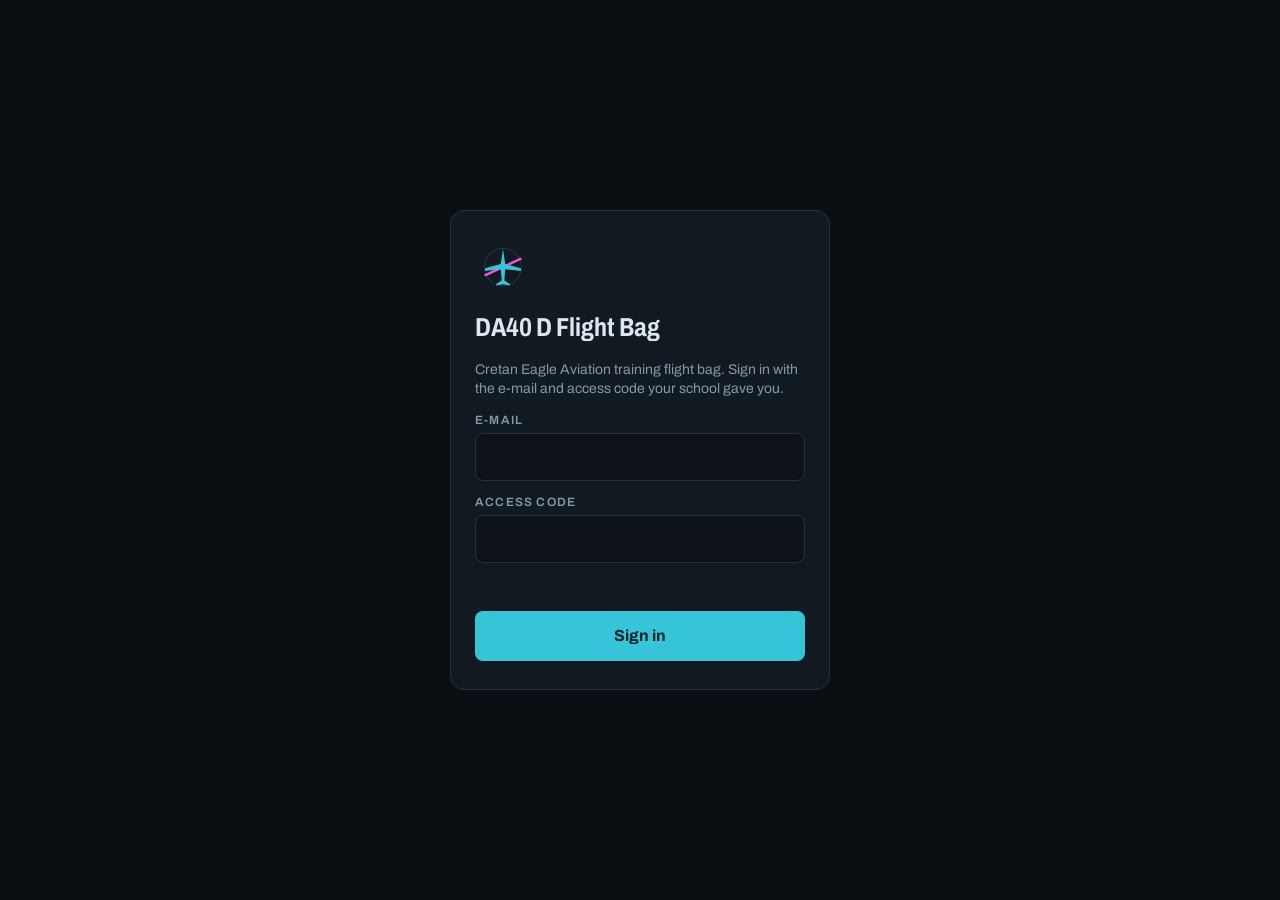
==== login.html @ 2b9eb479 "School server: sign-in and pilot accounts, NOTAM and HNMS chart briefing documents in the pack Co-Au" ====
<!doctype html>
<html lang="en">
<head>
<meta charset="utf-8">
<meta name="viewport" content="width=device-width,initial-scale=1,viewport-fit=cover">
<meta name="theme-color" content="#0a0f14">
<title>DA40 D Flight Bag · Sign in</title>
<link rel="icon" href="icon.svg" type="image/svg+xml">
<link rel="manifest" href="manifest.json">
<link rel="preconnect" href="https://fonts.googleapis.com">
<link rel="stylesheet" href="https://fonts.googleapis.com/css2?family=Archivo:wdth,wght@75..100,400..700&family=JetBrains+Mono:wght@400;500;700&display=swap">
<style>
:root{--bg:#0a0f14;--panel:#111921;--sunk:#0c1218;--line:#243240;--fg:#dce6ee;--muted:#8798a8;--accent:#36c5d8;--accent-ink:#04222a;--bad:#ff6464;color-scheme:dark}
*{box-sizing:border-box}html,body{height:100%;margin:0}
body{background:var(--bg);color:var(--fg);font:16px/1.4 "Archivo",Arial,sans-serif;display:grid;place-items:center;padding:24px max(16px,env(safe-area-inset-left,0px))}
form{width:100%;max-width:380px;background:var(--panel);border:1px solid var(--line);border-radius:14px;padding:28px 24px;display:flex;flex-direction:column;gap:14px}
img{width:56px;height:56px}
h1{font-size:26px;font-stretch:80%;margin:0}
p{margin:0;color:var(--muted);font-size:14px}
label{display:flex;flex-direction:column;gap:6px;font:600 12px "Archivo",sans-serif;letter-spacing:.1em;text-transform:uppercase;color:var(--muted)}
input{font:500 17px "JetBrains Mono",monospace;padding:12px;border:1px solid var(--line);border-radius:8px;background:var(--sunk);color:var(--fg);min-height:48px}
input:focus{outline:2px solid var(--accent);outline-offset:1px}
button{font:700 16px "Archivo",sans-serif;min-height:50px;border-radius:8px;border:0;background:var(--accent);color:var(--accent-ink);cursor:pointer}
button:disabled{opacity:.6}
.err{color:var(--bad);font-weight:600;min-height:20px}
</style>
</head>
<body>
<form id="f" autocomplete="on">
  <img src="icon.svg" alt="">
  <h1>DA40 D Flight Bag</h1>
  <p>Cretan Eagle Aviation training flight bag. Sign in with the e-mail and access code your school gave you.</p>
  <label>E-mail<input id="email" type="email" autocomplete="username" required></label>
  <label>Access code<input id="code" type="password" autocomplete="current-password" required></label>
  <div class="err" id="err" role="alert"></div>
  <button type="submit" id="go">Sign in</button>
</form>
<script>
document.getElementById('f').addEventListener('submit',async e=>{e.preventDefault();const b=document.getElementById('go'),er=document.getElementById('err');b.disabled=true;er.textContent='';
  try{const r=await fetch('/api/login',{method:'POST',headers:{'Content-Type':'application/json'},body:JSON.stringify({email:document.getElementById('email').value,code:document.getElementById('code').value})});
    const j=await r.json().catch(()=>({}));if(r.ok){location.href='/'}else er.textContent=j.error||'Sign-in failed.'}
  catch(x){er.textContent='No connection to the school server.'}b.disabled=false});
</script>
</body>
</html>
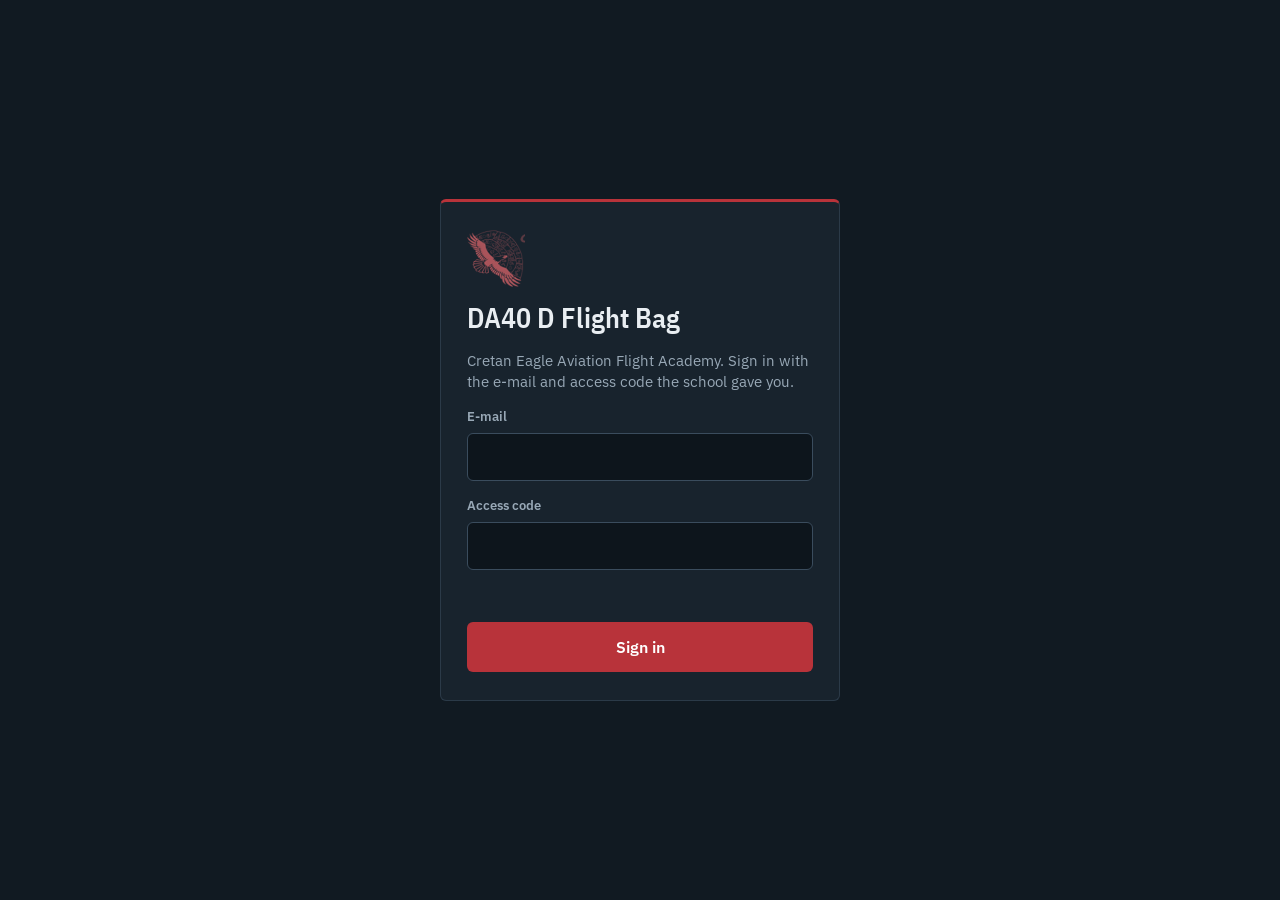
==== commit 3a2ff65b: "CEA-SFT-10 risk matrix with auto-scoring and printable form; new house style (IBM Plex, school burgu" ====
--- a/login.html
+++ b/login.html
@@ -3,33 +3,35 @@
 <head>
 <meta charset="utf-8">
 <meta name="viewport" content="width=device-width,initial-scale=1,viewport-fit=cover">
-<meta name="theme-color" content="#0a0f14">
-<title>DA40 D Flight Bag · Sign in</title>
+<meta name="theme-color" content="#111a22">
+<title>Sign in – Cretan Eagle Flight Bag</title>
 <link rel="icon" href="icon.svg" type="image/svg+xml">
 <link rel="manifest" href="manifest.json">
-<link rel="preconnect" href="https://fonts.googleapis.com">
-<link rel="stylesheet" href="https://fonts.googleapis.com/css2?family=Archivo:wdth,wght@75..100,400..700&family=JetBrains+Mono:wght@400;500;700&display=swap">
 <style>
-:root{--bg:#0a0f14;--panel:#111921;--sunk:#0c1218;--line:#243240;--fg:#dce6ee;--muted:#8798a8;--accent:#36c5d8;--accent-ink:#04222a;--bad:#ff6464;color-scheme:dark}
+@font-face{font-family:"IBM Plex Sans";font-weight:400;font-display:swap;src:url(fonts/ibm-plex-sans-latin-400-normal.woff2) format("woff2")}
+@font-face{font-family:"IBM Plex Sans";font-weight:600;font-display:swap;src:url(fonts/ibm-plex-sans-latin-600-normal.woff2) format("woff2")}
+@font-face{font-family:"IBM Plex Sans Condensed";font-weight:600;font-display:swap;src:url(fonts/ibm-plex-sans-condensed-latin-600-normal.woff2) format("woff2")}
+:root{--bg:#111a22;--panel:#18232d;--sunk:#0d151c;--line:#3a4c5d;--fg:#e9eef2;--muted:#98a8b6;--brand:#b8333a;--brand-hi:#e0666b;--focus:#f0b84d;--bad:#ec6464;color-scheme:dark}
 *{box-sizing:border-box}html,body{height:100%;margin:0}
-body{background:var(--bg);color:var(--fg);font:16px/1.4 "Archivo",Arial,sans-serif;display:grid;place-items:center;padding:24px max(16px,env(safe-area-inset-left,0px))}
-form{width:100%;max-width:380px;background:var(--panel);border:1px solid var(--line);border-radius:14px;padding:28px 24px;display:flex;flex-direction:column;gap:14px}
-img{width:56px;height:56px}
-h1{font-size:26px;font-stretch:80%;margin:0}
-p{margin:0;color:var(--muted);font-size:14px}
-label{display:flex;flex-direction:column;gap:6px;font:600 12px "Archivo",sans-serif;letter-spacing:.1em;text-transform:uppercase;color:var(--muted)}
-input{font:500 17px "JetBrains Mono",monospace;padding:12px;border:1px solid var(--line);border-radius:8px;background:var(--sunk);color:var(--fg);min-height:48px}
-input:focus{outline:2px solid var(--accent);outline-offset:1px}
-button{font:700 16px "Archivo",sans-serif;min-height:50px;border-radius:8px;border:0;background:var(--accent);color:var(--accent-ink);cursor:pointer}
+body{background:var(--bg);color:var(--fg);font:16px/1.45 "IBM Plex Sans",system-ui,Arial,sans-serif;display:grid;place-items:center;padding:24px max(16px,env(safe-area-inset-left,0px))}
+form{width:100%;max-width:400px;background:var(--panel);border:1px solid #2b3a48;border-top:3px solid var(--brand);border-radius:6px;padding:28px 26px;display:flex;flex-direction:column;gap:16px}
+.mark{width:58px;height:57px;background:var(--brand-hi);-webkit-mask:url(afm/cea-eagle.png) center/contain no-repeat;mask:url(afm/cea-eagle.png) center/contain no-repeat}
+h1{font:600 28px/1.1 "IBM Plex Sans Condensed","IBM Plex Sans",Arial,sans-serif;margin:0}
+p{margin:0;color:var(--muted);font-size:14.5px}
+label{display:flex;flex-direction:column;gap:6px;font-size:13px;font-weight:600;color:var(--muted)}
+input{font:400 17px "IBM Plex Sans",system-ui,sans-serif;padding:12px;border:1px solid var(--line);border-radius:6px;background:var(--sunk);color:var(--fg);min-height:48px}
+input:focus{outline:2px solid var(--focus);outline-offset:1px}
+button{font:600 16px "IBM Plex Sans",system-ui,sans-serif;min-height:50px;border-radius:6px;border:0;background:var(--brand);color:#fff;cursor:pointer}
+button:focus-visible{outline:2px solid var(--focus);outline-offset:2px}
 button:disabled{opacity:.6}
 .err{color:var(--bad);font-weight:600;min-height:20px}
 </style>
 </head>
 <body>
 <form id="f" autocomplete="on">
-  <img src="icon.svg" alt="">
+  <div class="mark" role="img" aria-label="Cretan Eagle Aviation"></div>
   <h1>DA40 D Flight Bag</h1>
-  <p>Cretan Eagle Aviation training flight bag. Sign in with the e-mail and access code your school gave you.</p>
+  <p>Cretan Eagle Aviation Flight Academy. Sign in with the e-mail and access code the school gave you.</p>
   <label>E-mail<input id="email" type="email" autocomplete="username" required></label>
   <label>Access code<input id="code" type="password" autocomplete="current-password" required></label>
   <div class="err" id="err" role="alert"></div>
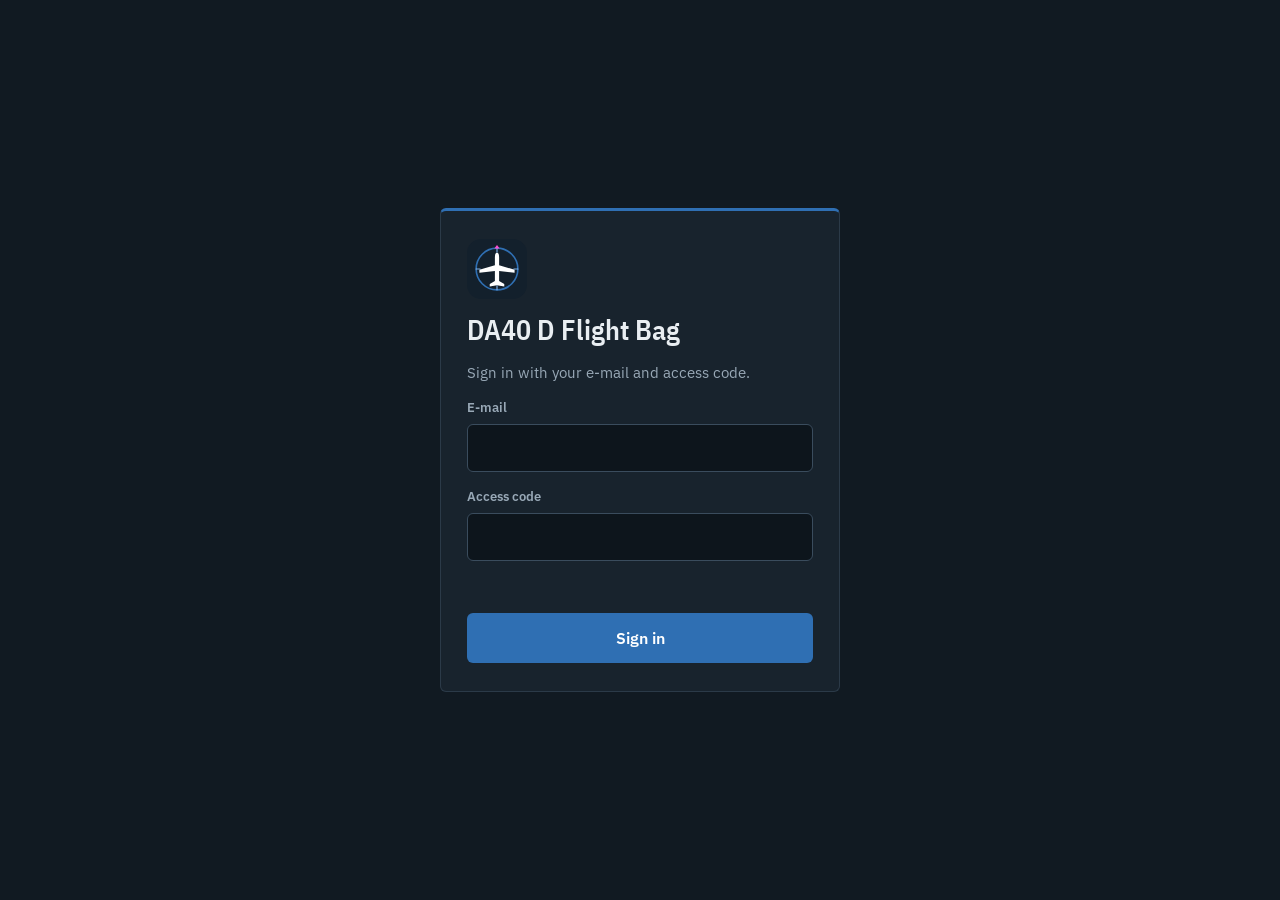
==== commit cbeb4f2d: "Neutral app branding (DA40 D Flight Bag), new icon set and app icon, chart-blue palette Co-Authored-" ====
--- a/login.html
+++ b/login.html
@@ -4,18 +4,18 @@
 <meta charset="utf-8">
 <meta name="viewport" content="width=device-width,initial-scale=1,viewport-fit=cover">
 <meta name="theme-color" content="#111a22">
-<title>Sign in – Cretan Eagle Flight Bag</title>
+<title>Sign in – DA40 D Flight Bag</title>
 <link rel="icon" href="icon.svg" type="image/svg+xml">
 <link rel="manifest" href="manifest.json">
 <style>
 @font-face{font-family:"IBM Plex Sans";font-weight:400;font-display:swap;src:url(fonts/ibm-plex-sans-latin-400-normal.woff2) format("woff2")}
 @font-face{font-family:"IBM Plex Sans";font-weight:600;font-display:swap;src:url(fonts/ibm-plex-sans-latin-600-normal.woff2) format("woff2")}
 @font-face{font-family:"IBM Plex Sans Condensed";font-weight:600;font-display:swap;src:url(fonts/ibm-plex-sans-condensed-latin-600-normal.woff2) format("woff2")}
-:root{--bg:#111a22;--panel:#18232d;--sunk:#0d151c;--line:#3a4c5d;--fg:#e9eef2;--muted:#98a8b6;--brand:#b8333a;--brand-hi:#e0666b;--focus:#f0b84d;--bad:#ec6464;color-scheme:dark}
+:root{--bg:#111a22;--panel:#18232d;--sunk:#0d151c;--line:#3a4c5d;--fg:#e9eef2;--muted:#98a8b6;--brand:#2f6fb3;--brand-hi:#86b6ea;--focus:#f0b84d;--bad:#ec6464;color-scheme:dark}
 *{box-sizing:border-box}html,body{height:100%;margin:0}
 body{background:var(--bg);color:var(--fg);font:16px/1.45 "IBM Plex Sans",system-ui,Arial,sans-serif;display:grid;place-items:center;padding:24px max(16px,env(safe-area-inset-left,0px))}
 form{width:100%;max-width:400px;background:var(--panel);border:1px solid #2b3a48;border-top:3px solid var(--brand);border-radius:6px;padding:28px 26px;display:flex;flex-direction:column;gap:16px}
-.mark{width:58px;height:57px;background:var(--brand-hi);-webkit-mask:url(afm/cea-eagle.png) center/contain no-repeat;mask:url(afm/cea-eagle.png) center/contain no-repeat}
+.mark{width:60px;height:60px;border-radius:14px}
 h1{font:600 28px/1.1 "IBM Plex Sans Condensed","IBM Plex Sans",Arial,sans-serif;margin:0}
 p{margin:0;color:var(--muted);font-size:14.5px}
 label{display:flex;flex-direction:column;gap:6px;font-size:13px;font-weight:600;color:var(--muted)}
@@ -29,9 +29,9 @@
 </head>
 <body>
 <form id="f" autocomplete="on">
-  <div class="mark" role="img" aria-label="Cretan Eagle Aviation"></div>
+  <img class="mark" src="icon.svg" alt="">
   <h1>DA40 D Flight Bag</h1>
-  <p>Cretan Eagle Aviation Flight Academy. Sign in with the e-mail and access code the school gave you.</p>
+  <p>Sign in with your e-mail and access code.</p>
   <label>E-mail<input id="email" type="email" autocomplete="username" required></label>
   <label>Access code<input id="code" type="password" autocomplete="current-password" required></label>
   <div class="err" id="err" role="alert"></div>
